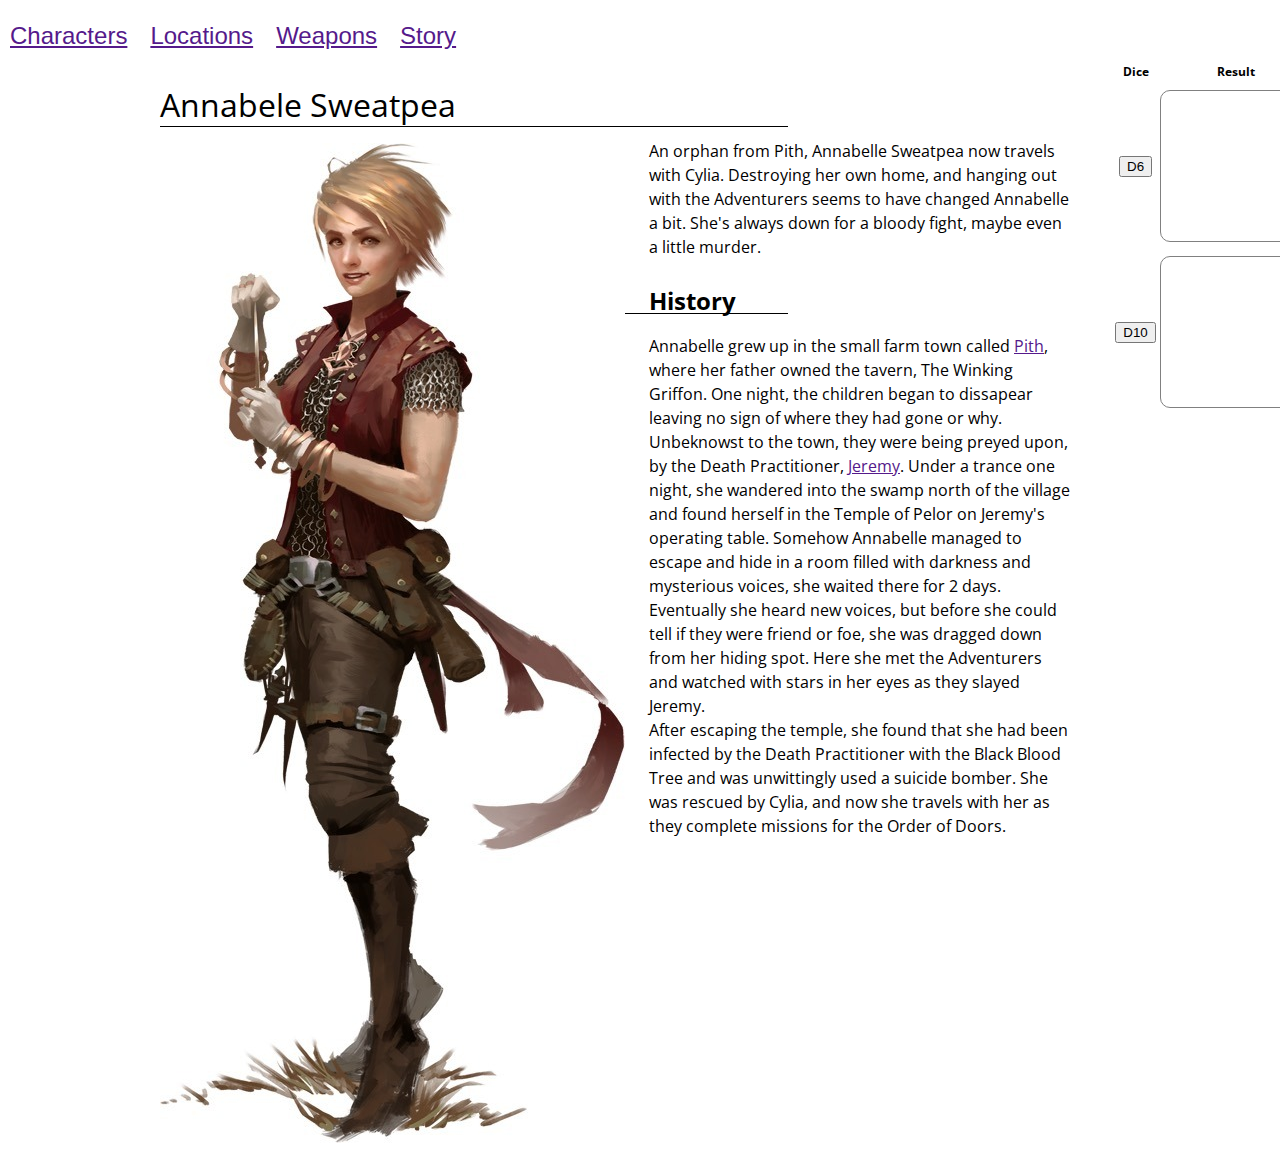
==== Characters/Annabelle Sweatpea/index.html @ 46d5fe8e "Added character page for Annabelle" ====
<!DOCTYPE html>
<html>
<head>
  <title>Annabelle Sweatpea</title>
  <link href="style.css" type="text/css" rel="stylesheet">
  <link href="https://fonts.googleapis.com/css?family=Open+Sans" rel="stylesheet">
</head>
<body class="page-template-default">
  <div class="dropdown">
    <button onclick="myFunction()" class="dropbtn"><a href=""> Characters </a></button>
    <div id="myDropdown" class="dropdown-content">
      <a href=""> Players </a>
      <a href=""> NPC's </a>
    </div>
  </div>
  <div class="dropdown">
    <button onclick="myFunction()" class="dropbtn"><a href=""> Locations </a></button>
    <div id="myDropdown" class="dropdown-content">
      <a href=""> Players </a>
      <a href=""> NPC's </a>
    </div>
  </div>
  <div class="dropdown">
    <button onclick="myFunction()" class="dropbtn"><a href=""> Weapons </a></button>
    <div id="myDropdown" class="dropdown-content">
      <a href=""> Players </a>
      <a href=""> NPC's </a>
    </div>
  </div>
  <div class="dropdown">
    <button onclick="myFunction()" class="dropbtn"><a href=""> Story </a></button>
    <div id="myDropdown" class="dropdown-content">
      <a href=""> Players </a>
      <a href=""> NPC's </a>
    </div>
  </div>
  <div id="wrapper" class="article container">
    <div id="container" class="row">
      <div id="main" class="eightcol" role="main">
        <article id="post-1" class="post-1">
          <header>
            <h1 class="entry-title">Annabele Sweatpea</h1>
          </header>
          <div class ="entry-content">
            <div class ="character-info">
              <div class="character-image">
                <img class="size-full alignleft" src="annabelle.jpg">
              </div>

              <div class="character-desc">
                An orphan from Pith, Annabelle Sweatpea now travels with Cylia.
                Destroying her own home, and hanging out with the Adventurers seems to have changed
                Annabelle a bit. She's always down for a bloody fight, maybe even a little murder.
              </div>
              </div>
              <div class="character-bio" style="margin-top: 30px;">
                <h2>History</h2>
                <div class="character-hist">
                Annabelle grew up in the small farm town called <a href="">Pith</a>, where her father
                owned the tavern, The Winking Griffon. One night, the children began to dissapear leaving
                no sign of where they had gone or why. Unbeknowst to the town, they were being preyed upon,
                by the Death Practitioner, <a href="">Jeremy</a>. Under a trance one night, she wandered into
                the swamp north of the village and found herself in the Temple of Pelor on Jeremy's operating table.
                Somehow Annabelle managed to escape and hide in a room filled with darkness and mysterious voices, she waited
                there for 2 days. Eventually she heard new voices, but before she could tell if they were friend or foe,
                she was dragged down from her hiding spot. Here she met the Adventurers and watched with stars in her
                eyes as they slayed Jeremy.<br /> After escaping the temple, she found that she had been infected by the Death Practitioner with the Black Blood Tree and was
                unwittingly used a suicide bomber. She was rescued by Cylia, and now she travels with her as they complete missions
                for the Order of Doors.

            </div>
          </div>
      </article>
    </div>
    </div>
  </div>
</div>
</div>
<div class="dice-bar">
  <table>
    <thead>
      <tr>
        <th>Dice</th>
        <th>Result</th>
      </tr>
    </thead>
    <tbody>
      <tr>
        <th><button id="button">D6</button>
        <script src="dice.js"></script>
        </th>
        <td><p id="placeholder">
        </p></td>
      </tr>
      <tr>
        <th><button id="noobish">D10</button>
        <script src="10.js"></script>
        </th>
        <td><p id="krakra">
        </p></td>
    </tr>
    </tbody>
</table>
</div>
</body>
</html>
---- Characters/Annabelle Sweatpea/style.css ----
/* Dropdown */
.dropbtn {
  background-color: white;
  color: black;
  padding: 10px;
  font-size: 24px;
  border: none;
  cursor: pointer;
  margin: 0 auto;
}
.dropbtn:hover, .dropbtn:focus {
  background-color: orangered;
}

/* The container <div> - needed to positopn the dropdown content */
.dropdown{
  position: relative;
  display: inline-block;

}

/* Dropdown content (hidden by default) */
.dropdown-content{
  display: none;
  position: absolute;
  background-color: #f9f9f9;
  min-width: 160px;
  box-shadow: 0px 8px 16px 0px rgba(0,0,0,0.2);
  z-index: 1;
  font-size: 16px;
}

/* Links inside the Drop*/
.dropdown-content a {
  color: black;
  padding: 12px 16px;
  text-decoration: none;
  display: block;
}

.dropdown-content a:hover {background-color: grey;}

.dropdown:hover .dropdown-content{
  display: block;
}

body {
  font-family: 'Open Sans', 'sans-serif';
  font-size: 12px;
  line-height: 18px;
  margin-bottom: 0px;
  margin-left: 0px;
  margin-right: 0px;
  margin-top: 0px;
  padding-bottom: 12px;
  padding-left: 0px;
  padding-right: 0px;
  padding-top: 12px;
}

#wrapper {
  max-width: 960px;
  margin: 0 auto;
  background: #fff
}

article header {
  display: block;
}

.row {
  width: 100%;
  max-width: 1140px;
  min-width: 755px;
  margin: 0 auto;
}

.row .eightcol {
  width: 65.4%;
}

.eightcol {
  margin-right: 3.8%;
  float: left;
  min-height: 1px;
}

#main {
  font-size: 16px;
  line-height: 24px;
  margin-top: 24px;
  margin-bottom: 18px;
}

#main .entry-title {
  font-size: 2em;
  font-weight: normal;
  line-height: 1.3em ;
  margin: 0px;
}

.entry-title {
  overflow-wrap: break-word;
}

.entry-content {
  clear: both;
  padding: 12px 0 0 0;
}
img {
  border: 0;
  -ms-interpolation-mode: bicubic;
  vertical-align: middle;
  display: block;
  float: left;
  height: auto;
  margin-bottom: 12px;
  margin-right: 24px;
  margin-top: 4px;
  max-width: 100%
}

.character-desc {
  width: 57em;
  max-width: 60em;
}

h1 {
  border-bottom-width: 1px;
  border-bottom-style: solid;
}

h2 {
  border-bottom-width: 1px;
  border-bottom-style: solid;
}

.character-hist {
  width: 57em;
  max-width: 60em;
}

#placeholder {
  height: 50px;
  width: 50px;
  padding: 50px;
  margin: 5px auto;
  border: 1px solid gray;
  border-radius: 10px;
  font-size: 80px;
  float: right;
  color: black;
}

#krakra {
  height: 50px;
  width: 50px;
  padding: 50px;
  margin: 5px auto;
  border: 1px solid gray;
  border-radius: 10px;
  font-size: 80px;
  float: right;
  color: black;
}

.dice-bar {
  display: block;
  position: relative;
  left: 24em;
}
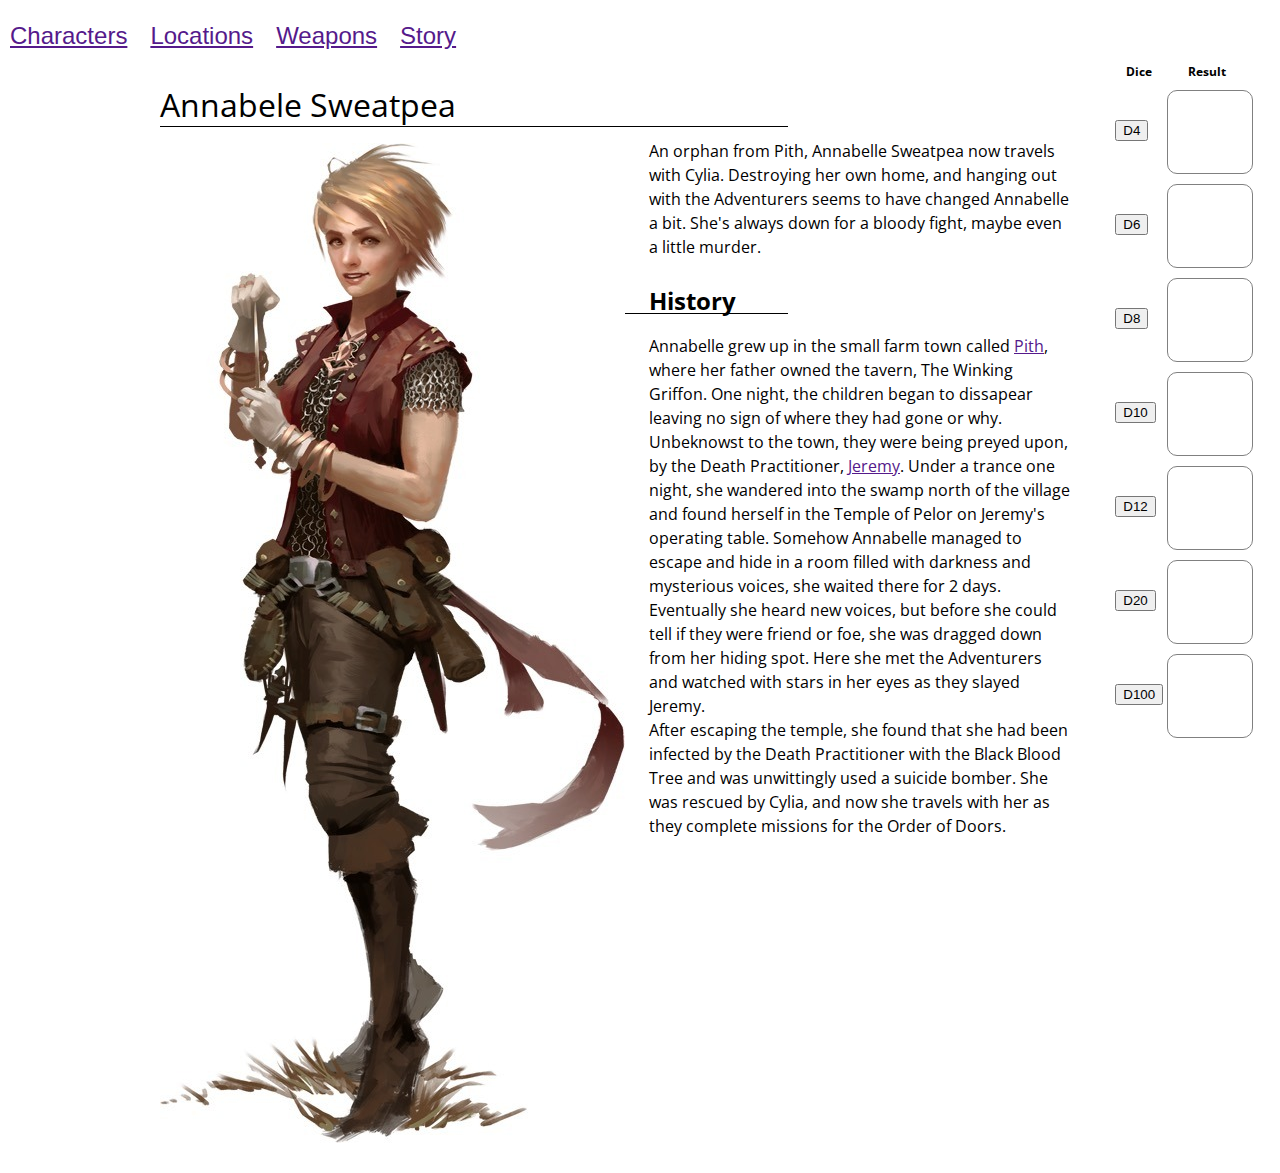
==== commit 5631d0a2: "Merge pull request #1 from Mattgl/dice_roll_changes" ====
--- a/Characters/Annabelle Sweatpea/index.html
+++ b/Characters/Annabelle Sweatpea/index.html
@@ -46,16 +46,15 @@
               <div class="character-image">
                 <img class="size-full alignleft" src="annabelle.jpg">
               </div>
-
               <div class="character-desc">
                 An orphan from Pith, Annabelle Sweatpea now travels with Cylia.
                 Destroying her own home, and hanging out with the Adventurers seems to have changed
                 Annabelle a bit. She's always down for a bloody fight, maybe even a little murder.
               </div>
-              </div>
-              <div class="character-bio" style="margin-top: 30px;">
-                <h2>History</h2>
-                <div class="character-hist">
+            </div>
+            <div class="character-bio" style="margin-top: 30px;">
+              <h2>History</h2>
+              <div class="character-hist">
                 Annabelle grew up in the small farm town called <a href="">Pith</a>, where her father
                 owned the tavern, The Winking Griffon. One night, the children began to dissapear leaving
                 no sign of where they had gone or why. Unbeknowst to the town, they were being preyed upon,
@@ -67,14 +66,13 @@
                 eyes as they slayed Jeremy.<br /> After escaping the temple, she found that she had been infected by the Death Practitioner with the Black Blood Tree and was
                 unwittingly used a suicide bomber. She was rescued by Cylia, and now she travels with her as they complete missions
                 for the Order of Doors.
-
+              </div>
             </div>
-          </div>
-      </article>
-    </div>
+          </article>
+        </div>
+      </div>
     </div>
   </div>
-</div>
 </div>
 <div class="dice-bar">
   <table>
@@ -86,21 +84,64 @@
     </thead>
     <tbody>
       <tr>
-        <th><button id="button">D6</button>
-        <script src="dice.js"></script>
-        </th>
-        <td><p id="placeholder">
-        </p></td>
+        <td>
+          <button class="dice-roll" onclick="rollDatDice(4, 'd4')">D4</button>
+        </td>
+        <td class="dice-result">
+          <input class="dice-input" type='text' id="d4">
+        </td>
       </tr>
       <tr>
-        <th><button id="noobish">D10</button>
-        <script src="10.js"></script>
-        </th>
-        <td><p id="krakra">
-        </p></td>
-    </tr>
+        <td>
+          <button class="dice-roll" onclick="rollDatDice(6, 'd6')">D6</button>
+        </td>
+        <td class="dice-result">
+          <input class="dice-input" type='text' id="d6">
+        </td>
+      </tr>
+      <tr>
+        <td>
+          <button class="dice-roll" onclick="rollDatDice(8, 'd8')">D8</button>
+        </td>
+        <td class="dice-result">
+          <input class="dice-input" type='text' id="d8">
+        </td>
+      </tr>
+      <tr>
+        <td>
+          <button class="dice-roll" onclick="rollDatDice(10, 'd10')">D10</button>
+        </td>
+        <td class="dice-result">
+          <input class="dice-input" type='text' id="d10">
+        </td>
+      </tr>
+      <tr>
+        <td>
+          <button class="dice-roll" onclick="rollDatDice(12, 'd12')">D12</button>
+        </td>
+        <td class="dice-result">
+          <input class="dice-input" type='text' id="d12">
+        </td>
+      </tr>
+      <tr>
+        <td>
+          <button class="dice-roll" onclick="rollDatDice(20, 'd20')">D20</button>
+        </td>
+        <td class="dice-result">
+          <input class="dice-input" type='text' id="d20">
+        </td>
+      </tr>
+      <tr>
+        <td>
+          <button class="dice-roll" onclick="rollDatDice(100, 'd100')">D100</button>
+        </td>
+        <td class="dice-result">
+          <input class="dice-input" type='text' id="d100">
+        </td>
+      </tr>
     </tbody>
-</table>
+  </table>
 </div>
 </body>
+<script src="dice.js"></script>
 </html>
--- a/Characters/Annabelle Sweatpea/style.css
+++ b/Characters/Annabelle Sweatpea/style.css
@@ -140,28 +140,21 @@
   max-width: 60em;
 }
 
-#placeholder {
-  height: 50px;
-  width: 50px;
-  padding: 50px;
+.dice-result {
+  height: 80px;
+  width: 80px;
   margin: 5px auto;
-  border: 1px solid gray;
-  border-radius: 10px;
-  font-size: 80px;
   float: right;
   color: black;
 }
 
-#krakra {
-  height: 50px;
-  width: 50px;
-  padding: 50px;
-  margin: 5px auto;
+.dice-input {
+  height: 80px;
+  width: 80px;
   border: 1px solid gray;
   border-radius: 10px;
-  font-size: 80px;
-  float: right;
-  color: black;
+  text-align: center;
+  font-size: 40px;
 }
 
 .dice-bar {
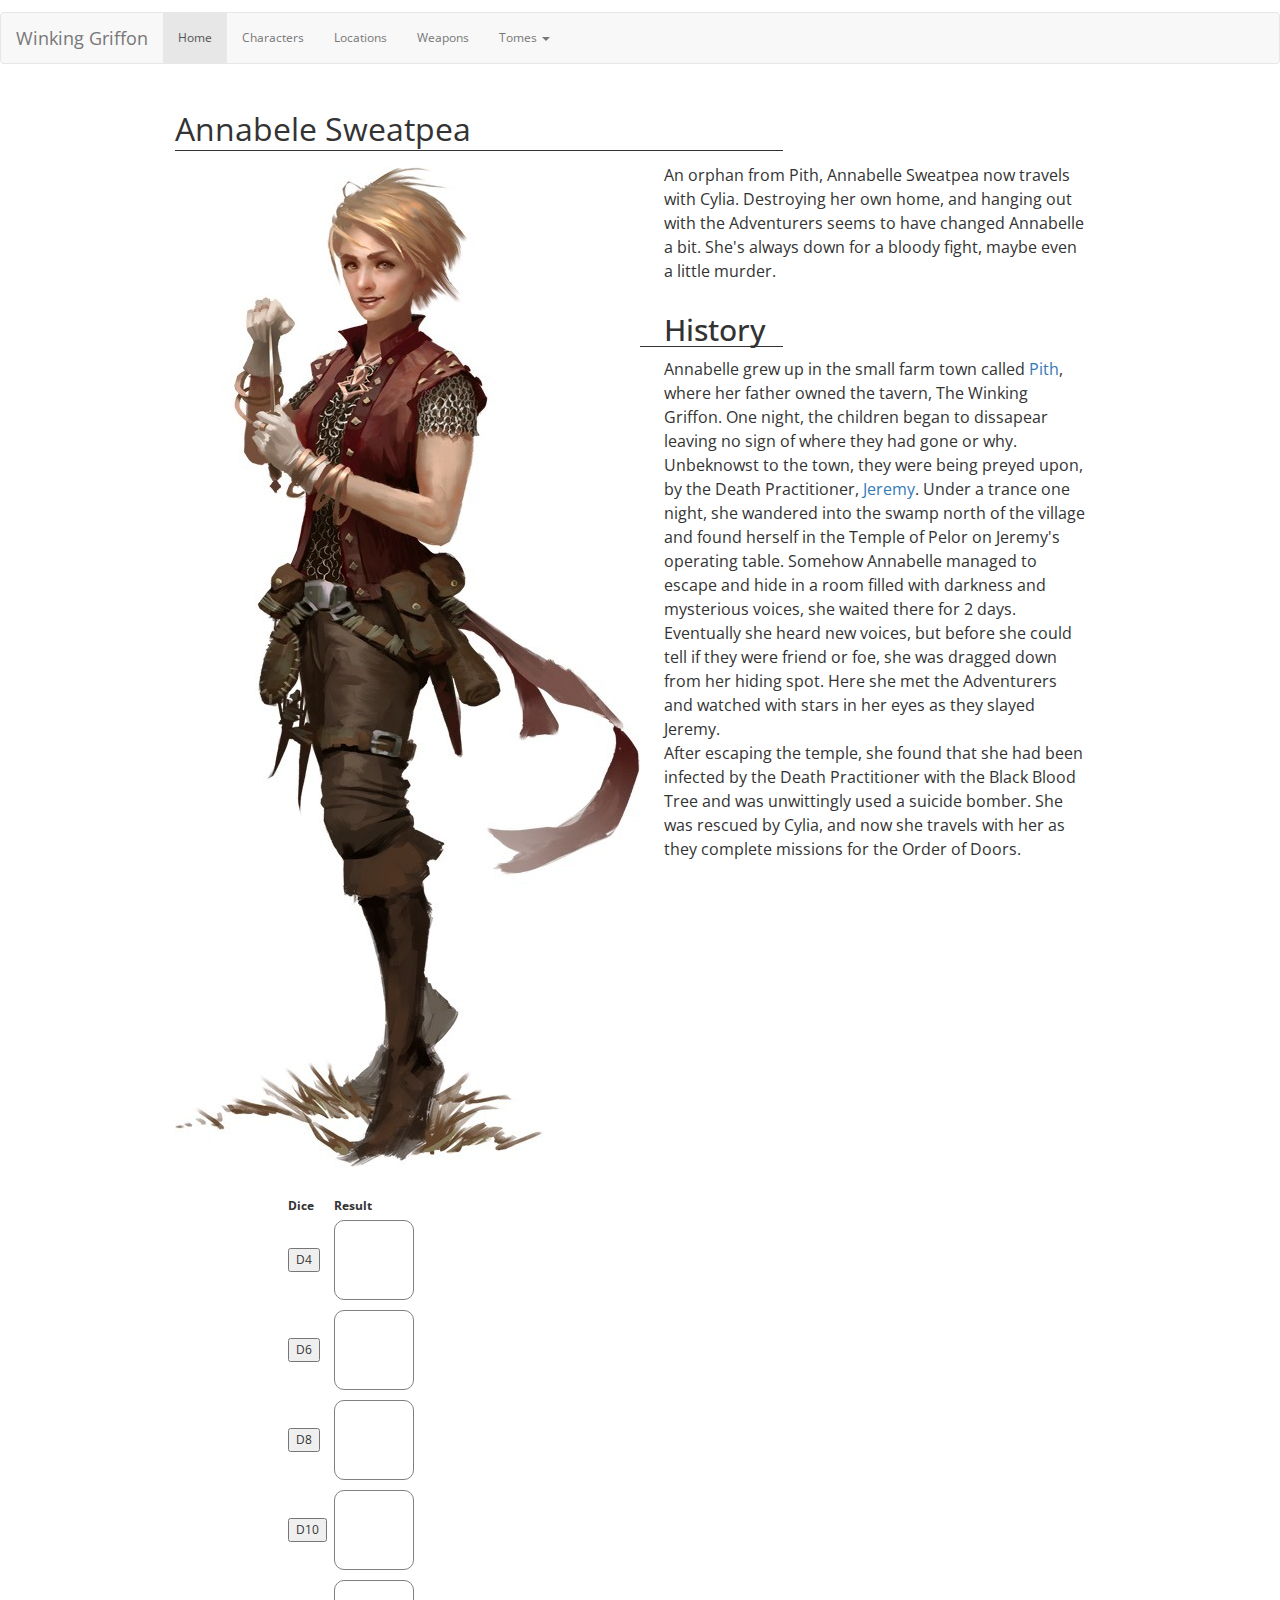
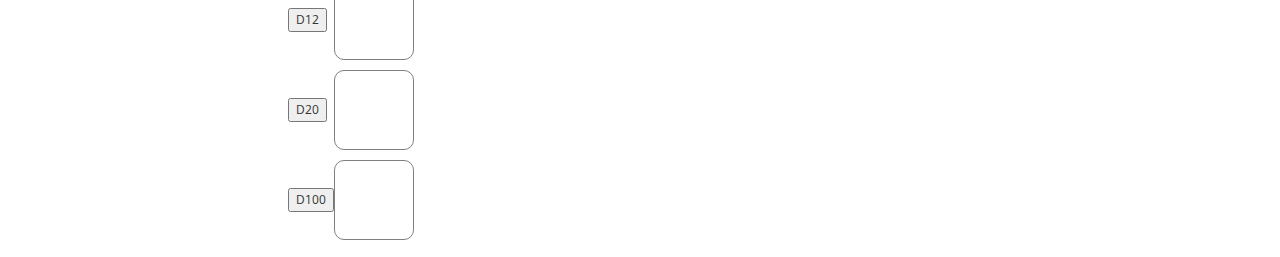
==== commit 31a9c06d: "Remade nav-bar for page" ====
--- a/Characters/Annabelle Sweatpea/index.html
+++ b/Characters/Annabelle Sweatpea/index.html
@@ -2,38 +2,38 @@
 <html>
 <head>
   <title>Annabelle Sweatpea</title>
+  <link href="css/bootstrap.min.css" rel="stylesheet">
   <link href="style.css" type="text/css" rel="stylesheet">
   <link href="https://fonts.googleapis.com/css?family=Open+Sans" rel="stylesheet">
+  <script src="js/jquery-3.2.1.js"></script>
+  <script src="js/bootstrap.js"></script>
 </head>
 <body class="page-template-default">
-  <div class="dropdown">
-    <button onclick="myFunction()" class="dropbtn"><a href=""> Characters </a></button>
-    <div id="myDropdown" class="dropdown-content">
-      <a href=""> Players </a>
-      <a href=""> NPC's </a>
+  <nav class="navbar navbar-default">
+    <div class="container-fluid">
+      <div class="navbar-header">
+        <a class="navbar-brand" href="#">Winking Griffon</a>
+      </div>
+      <ul class="nav navbar-nav">
+        <li class="active"><a href="#">Home</a></li>
+        <li><a href="#">Characters</a></li>
+        <li><a href="#">Locations</a></li>
+        <li><a href="#">Weapons</a></li>
+        <li class="dropdown">
+          <a class="dropdown-toggle" data-toggle="dropdown" href="#">Tomes
+          <span class="caret"></span></a>
+          <ul class="dropdown-menu">
+            <li><a href="tomes/playersHandbook.pdf">Player Handbook</a></li>
+            <li><a href="tomes/EE_playersCompanion.pdf">Elemental Evil</a></li>
+            <li><a href="tomes/volos.pdf">Volo's Guide to Monsters</a></li>
+            <li><a href="tomes/artificer.pdf">Artificer</a></li>
+            <li><a href="tomes/mystics.pdf">Mystics</a></li>
+            <li><a href="tomes/poisons.pdf">Guide to Poisons</a></li>
+          </ul>
+        </li>
+      </ul>
     </div>
-  </div>
-  <div class="dropdown">
-    <button onclick="myFunction()" class="dropbtn"><a href=""> Locations </a></button>
-    <div id="myDropdown" class="dropdown-content">
-      <a href=""> Players </a>
-      <a href=""> NPC's </a>
-    </div>
-  </div>
-  <div class="dropdown">
-    <button onclick="myFunction()" class="dropbtn"><a href=""> Weapons </a></button>
-    <div id="myDropdown" class="dropdown-content">
-      <a href=""> Players </a>
-      <a href=""> NPC's </a>
-    </div>
-  </div>
-  <div class="dropdown">
-    <button onclick="myFunction()" class="dropbtn"><a href=""> Story </a></button>
-    <div id="myDropdown" class="dropdown-content">
-      <a href=""> Players </a>
-      <a href=""> NPC's </a>
-    </div>
-  </div>
+  </nav>
   <div id="wrapper" class="article container">
     <div id="container" class="row">
       <div id="main" class="eightcol" role="main">
